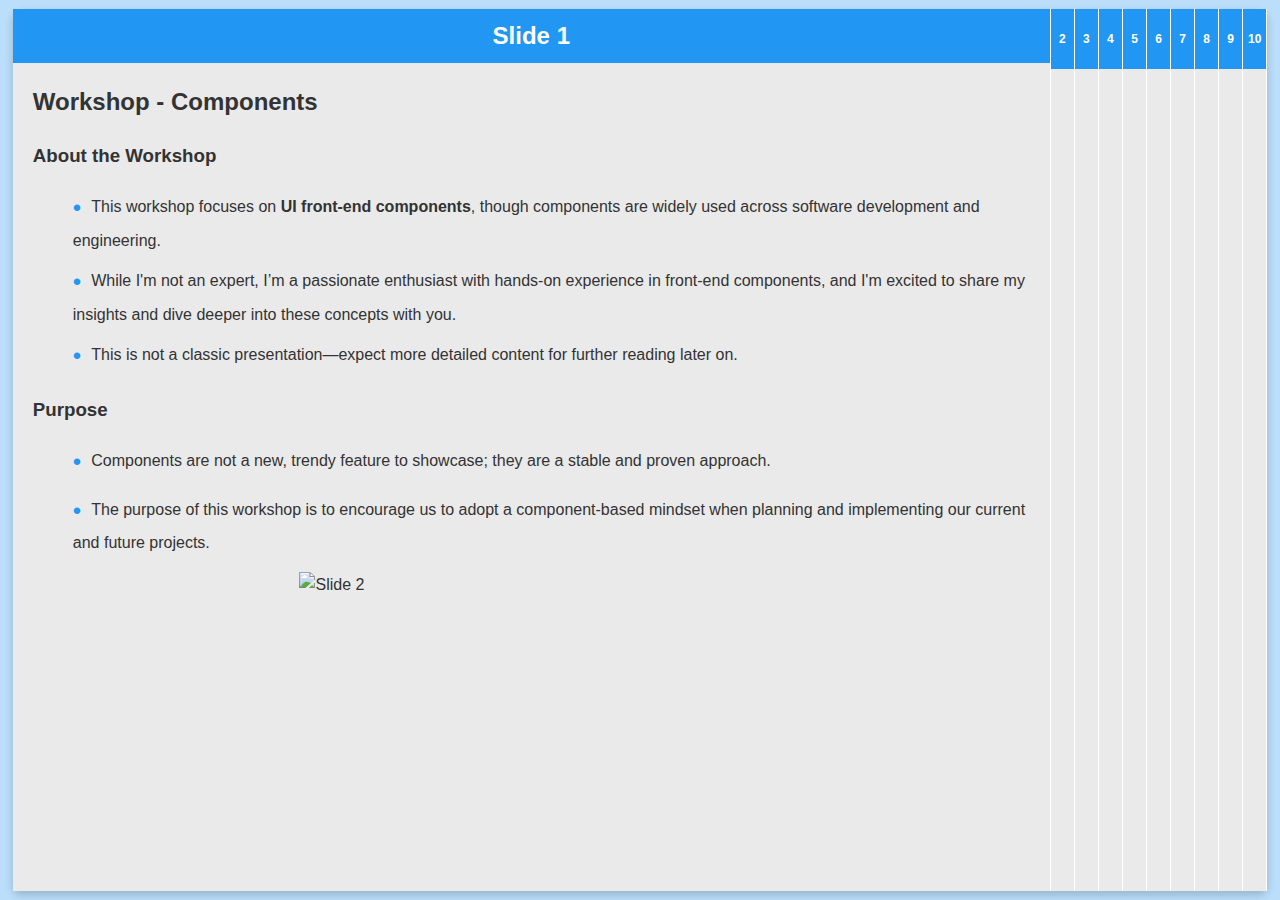
==== index.html @ 05094c83 "copy paste" ====
<!DOCTYPE html>
<html lang="en">
<head>
    <meta charset="UTF-8" />
    <meta name="viewport" content="width=device-width, initial-scale=1.0" />
    <link rel="stylesheet" href="style.css" />
    <title>Workshop</title>
</head>
<body>



<div class="accordion">
    <div class="accordion-item active">
        <div class="title-wrapper">
            <div class="title">Slide 1</div>
        </div>
        <div class="content">
            <div class="inner-wrapper">
                <h2>Workshop - Components</h2>
                <h3>About the Workshop</h3>
                <ul>
                    <li>This workshop focuses on <strong>UI front-end components</strong>, though components are widely used across software development and engineering.</li>
                    <li>While I'm not an expert, I’m a passionate enthusiast with hands-on experience in front-end components, and I'm excited to share my insights and dive deeper into these concepts with you.</li>
                    <li>This is not a classic presentation—expect more detailed content for further reading later on.</li>
                </ul>
                <h3>Purpose</h3>
                <ul>
                    <li>Components are not a new, trendy feature to showcase; they are a stable and proven approach.</li>
                    <li>The purpose of this workshop is to encourage us to adopt a component-based mindset when planning and implementing our current and future projects.</li>
                </ul>



                <div class="slider-container">
                    <div class="slider">
                        <img src="https://via.placeholder.com/800x400/FF5733/fff?text=Image+1" alt="Slide 1">
                        <img src="https://via.placeholder.com/800x400/33FF57/fff?text=Image+2" alt="Slide 2">
                        <img src="https://via.placeholder.com/800x400/3357FF/fff?text=Image+3" alt="Slide 3">
                    </div>
                </div>


            </div>
        </div>
    </div>
    <div class="accordion-item">
        <div class="title-wrapper">
            <div class="title">Slide 2</div>
        </div>
        <div class="content">
            <div class="inner-wrapper">
                <h2>Workshop Summary</h2>
                <ul>
                    <li><strong>Defining Components:</strong> What are front-end components and why is using them good </li>
                    <li><strong>Component's Widespread Use:</strong> Examples across front-end, mobile, and design systems.</li>
                    <li><strong>Focus on Drupal Front-End Components:</strong> Single Directory Components (SDCs) in Drupal.</li>
                    <li><strong>Practical Example:</strong> <em>Info card component in Premio.ch project</em></li>
                    <li><strong>Hands On:</strong> <em>Recongnizing and forming abstract components in JTI HOP</em></li>
                </ul>
            </div>
        </div>
    </div>
    <div class="accordion-item">
        <div class="title-wrapper">
            <div class="title">Slide 3</div>
        </div>
        <div class="content">
            <div class="inner-wrapper">
                <h2>Front-End Components & CBA</h2>
                <p><strong>Frontend components follow the principles of Component-Based Architecture (CBA)</strong></p>
                <p>While there’s no universally agreed definition for front-end components, they are built on the principles of CBA, which focus on modularity, reusability, and independence. The purpose is to create more efficient and scalable applications by dividing the interface into smaller, reusable parts.</p>
                <p><strong>UI front-end component definition:</strong> It is a group of one or more HTML elements, styled and enhanced with various systems or libraries to add functionality and options, making them functional, reusable parts of the user interface (UI) of a website.</p>

                <h3>Importance</h3>
                <ul>
                    <li><strong>Better Design Planning:</strong> Understanding this approach enables us to plan and design websites more effectively by identifying reusable components early on, ensuring consistency in design and functionality.</li>
                    <li><strong>Predictable Structure and Location:</strong> Components are organized predictably, making it quick and easy to locate and debug their code.</li>
                    <li><strong>Reducing Redundancy and Errors:</strong> Reusing tested components eliminates duplication of effort, accelerates development timelines, and minimizes the chance of introducing errors.</li>
                    <li><strong>Easier Maintenance:</strong> Individual components can be updated or replaced without affecting the entire system, making projects more manageable over time.</li>
                </ul>
            </div>
        </div>
    </div>
    <div class="accordion-item">
        <div class="title-wrapper">
            <div class="title">Slide 4</div>
        </div>
        <div class="content">
            <div class="inner-wrapper">
                <h2>A Closer Look at UI Front-End Components</h2>
                <h3>What would Non-UI Font-End Component be?</h3>
                <ul>
                    <li>
                        Utility functions or helpers (e.g., date formatting, API handling),
                        state management,
                        data validation or transformations,
                        event emitters or listeners.
                    </li>
                    <li>
                        Components that handle application logic, functionality, or data management, without direct visual representation.
                    </li>
                </ul>
                <h3>UI Front-end components are units that consist of multiple elements, which are designed to have their own:</h3>
                <ul>
                    <li><strong>HTML -Structure</strong>: The arrangement and layout of elements.</li>
                    <li><strong>CSS -Look</strong>: The styling that determines how the component appears (e.g., color, font, size).</li>
                    <li><strong>JavaScript (Usually) - Functionality</strong>: The behavior of the component (e.g., clicking a button or submitting a form).</li>
                    <li><strong>Flexible</strong>: Components can be styled or behave differently based on their context.</li>
                </ul>

                <h3>Props and Slots</h3>
                <p><strong>Props</strong> allow data to be passed into components from a parent, enabling the component to be dynamically configured and reusable in various scenarios. They ensure that components can adjust their behavior or appearance based on specific input values.</p>
                <p><strong>Slots</strong> provide a mechanism for injecting custom content into a component. This makes components more flexible and adaptable by allowing developers to define and use placeholders for content while preserving the overall structure and functionality of the component.</p>
            </div>
        </div>
    </div>
    <div class="accordion-item">
        <div class="title-wrapper">
            <div class="title">Slide 5</div>
        </div>
        <div class="content">
            <div class="inner-wrapper">
                <h2>Usage and Types of Components (Part 1)</h2>
                <p>Components have become essential across multiple domains in 2024, facilitating modularity and reusability. Here's where they are prominently used:</p>
                <ul>
                    <li><strong>Frontend Development:</strong> Frameworks like React, Vue, and Angular use components to build UIs. These components are self-contained with their own structure, styling, and behavior making it easy to manage and update individual parts of the interface without affecting the entire application.</li>
                    <li><strong>Mobile Development:</strong> React Native and Flutter use component-based architectures to create seamless, cross-platform applications. This allows developers to write a single codebase while maintaining the native look and feel on different operating systems like iOS and Android.</li>
                    <li><strong>Design Systems:</strong> Predefined components in systems like Material UI, Bootstrap or Tailwind UI ensure consistency in design and behavior across projects. These components also speed up development by providing ready-to-use elements that adhere to accessibility and usability standards.</li>
                    <li><strong>Backend Development:</strong> Server-rendered components and microservices follow similar modular principles.</li>
                </ul>

            </div>
        </div>
    </div>
    <div class="accordion-item">
        <div class="title-wrapper">
            <div class="title">Slide 6</div>
        </div>
        <div class="content">
            <div class="inner-wrapper">
                <h2>Usage and Types of Components (Part 2)</h2>
                <p>Beyond the frontend and backend, components are integral in other areas:</p>
                <ul>
                    <li><strong>Game Development:</strong> Unity and custom engines use components to define game logic and behaviors, ensuring flexibility and modularity.</li>
                    <li><strong>CMS Platforms:</strong> Drupal and WordPress use content blocks as reusable components for dynamic and structured content. (shouldn't be mixed up with SDC components, they are just integrated into Drupal Theme)</li>
                    <li><strong>Data Visualization:</strong> Libraries like D3.js and Chart.js rely on components for modular charts and graphs.</li>
                    <li><strong>Cloud and DevOps:</strong> Tools like Kubernetes and Terraform use modular components to define infrastructure and services.</li>
                    <li><strong>Email Development:</strong> Component-based email design ensures consistency in layout and responsiveness.</li>
                </ul>
            </div>
        </div>
    </div>

    <div class="accordion-item">
        <div class="title-wrapper">
            <div class="title">Slide 7</div>
        </div>
        <div class="content">
            <div class="inner-wrapper">
                <h2>Our Current Use Case - SDC Components in Drupal (Part 1)</h2>
                <p>In Drupal, **Single Directory Components (SDC)** are used to organize related files for components in a single directory. This method ensures better modularity and maintainability by grouping all necessary files together.</p>
                <p><strong>What are SDCs?</strong> SDCs consist of all files related to a specific component, including:</p>
                <ul>
                    <li><strong>Twig templates</strong>: The HTML structure for the component's display.</li>
                    <li><strong>CSS/SASS</strong>: The styles that define how the component looks.</li>
                    <li><strong>JavaScript</strong>: The functionality and interactivity of the component.</li>
                    <li><strong>Assets</strong>: Images, icons, or other media files related to the component.</li>
                    <li><strong>YML files</strong>: The configuration files (e.g., `component-name.yml`) that define how the component is registered and rendered in Drupal.</li>
                </ul>
                <p><strong>YML Files:</strong> The YML files are an essential part of SDCs in Drupal, as they define the settings and configuration for the component, including which Twig templates to use, the default styles, and other behavior-specific settings.</p>
                <p>This approach streamlines the management of components, making them easier to develop, update, and reuse across different sections of the site.</p>
            </div>
        </div>
    </div>

    <div class="accordion-item">
        <div class="title-wrapper">
            <div class="title">Slide 8</div>
        </div>
        <div class="content">
            <div class="inner-wrapper">
                <h2>Our Current Use Case - SDC Components in Drupal (Part 2)</h2>
                <p>**Single Directory Components (SDC)** are tightly integrated into Drupal themes, thanks to YML files that help configure and render the components dynamically. Here's how SDCs work within Drupal's theme layer:</p>
                <ul>
                    <li><strong>YML Configuration:</strong> Each SDC is defined using a **YML file** (e.g., `product-card.yml`) that specifies the component's configuration, including which Twig template file to use, which regions to display, and any specific component settings.</li>
                    <li><strong>Component Directory Structure:</strong> The component's directory holds all related files, such as Twig templates, CSS, JS, assets, and the YML file. The YML file links these resources together, ensuring proper integration.</li>
                    <li><strong>Rendering SDC Components:</strong> Drupal uses the YML file to locate the appropriate Twig template and applies any necessary logic for rendering the component based on the context.</li>
                    <li><strong>Flexibility and Reusability:</strong> With the YML file, each component can be customized based on the context, making it easy to reuse components across the site without duplicating code or resources.</li>
                </ul>
                <p>The combination of YML files and the component structure ensures that **SDCs** in Drupal are reusable, easy to manage, and can be dynamically configured to fit different contexts and requirements.</p>
            </div>
        </div>
    </div>

    <div class="accordion-item">
        <div class="title-wrapper">
            <div class="title">Slide 9</div>
        </div>
        <div class="content">
            <div class="inner-wrapper">
                <h2>Concrete Example - Info Card Component from Premio.ch</h2>
                <ul>
                    <li>Currently used in 4 functionally distinctive variants</li>
                    <li>2 visually distinctive variants</li>
                    <li>Includes a slot for customized elements</li>
                    <li>Supports various props for flexibility</li>
                </ul>
                <h3>Case of Improvement</h3>
                <ul>
                    <li><strong>Problem: </strong> The component is still not self-contained, as there are styles related to Drupal.
                    </li>

                    <li>Content Object is rendered in copmonend and it can be in future usages anyting, and component couldnt be able at least visually to for it.
                    </li>
                    <li>Urgency for improvement - <strong>Low</strong> - While it almost certanly won't hinder functional impact and scalaibilty it affect code cleaness and it gives bad impression </li>
                    <li>
                        <strong>Solution:</strong> Add an additional slot for Drupal-specific content,  CSS that is used for this slot should be in the main CSS file because its for specfic case(s).
                    </li>
                </ul>
            </div>
        </div>
    </div>
    <div class="accordion-item">
        <div class="title-wrapper">
            <div class="title">Slide 10</div>
        </div>
        <div class="content">
            <div class="inner-wrapper">  <h2>Hands On - Recongnizing and forming abstract components in JTI HOP</h2>
                <ul>
                    <li><strong>Time Limit:</strong> 11:20</li>
                    <li>Grouped exercise of looking through our JTI HOP</li>
                    <li>Defining its structure, visuals, and functionality</li>
                    <li>Try to find components that are reusable multiple times throughout the site, even if they seem different</li>
                    <li><strong>(Bonus):</strong> Find possible usage of slots and props for various behaviors and appearances</li>
                </ul>

            </div>
        </div>
    </div>
</div>






<script src="script.js"></script>
</body>
</html>
---- style.css ----
/* General setup */
body {
    margin: 0;
    font-family: Arial, sans-serif;
    display: flex;
    justify-content: center;
    align-items: center;
    height: 100vh;
    background-color: #bbdefb;
}

.accordion {
    display: flex;
    width: 98%;
    height: 98vh;
    background: #fff;
    box-shadow: 0 4px 10px rgba(0, 0, 0, 0.2);
    border-radius: 8px;
    position: relative;
}

/* Accordion item styles */
.accordion-item {
    display: flex;
    flex-direction: column;
    align-items: center;
    justify-content: flex-start;
    transition: flex 0.3s ease-in-out;
    background: #eaeaea;
    cursor: pointer;
    border-right: 1px solid #fff; /* Border between slides */
    overflow: hidden;
    width: 100%; /* Ensures each item takes equal width when collapsed */

}

/* Title Wrapper with fixed height */
.accordion-item .title-wrapper {
    width: 100%;
    height: 60px; /* Fixed height for the title wrapper */
    display: flex;
    align-items: center;
    justify-content: center;
    background: #2196f3; /* Blue background for the title wrapper */
    overflow: hidden;
}

/* Title styling */
.accordion-item .title {
    font-size: 24px;
    font-weight: bold;
    text-align: center;
    padding: 10px;
    color: white;
}

/* Content styling */
.accordion-item .content {
    font-size: 16px;
    text-align: left;
    color: #333;
    display: none; /* Hidden initially */
    flex-grow: 1;
    overflow-y: auto;
    width: 100%; /* Ensures content fits within the slide */
    opacity: 0; /* Start with opacity 0 for a fade effect */
    max-height: 0; /* Start with no height */
}

/* Show content when active with delay */
.accordion-item.active .content {
    display: block; /* Show content when active */
    opacity: 1; /* Make content fully visible */
    max-height: 1000px; /* Allow content to expand */
}

/* Inner wrapper inside content with margin */
.accordion-item .content .inner-wrapper {
    margin: 20px; /* 20px margin inside the content */
}

/* Active slide takes 80% of the container width */
.accordion-item.active {
    flex: 0.9; /* Active slide takes 80% of the container */
}

/* Inactive slides take equal space from the remaining 20% */
.accordion-item:not(.active) {
    flex: 0.02; /* Rest of the slides share the remaining 20% */
}

/* Make the collapsed slide names smaller */
.accordion-item:not(.active) .title {
    font-size: 12px; /* Smaller font size for collapsed slides */
}


/* Inner Wrapper Styling */
.accordion-item .content .inner-wrapper {
    line-height: 1.6; /* Improve line spacing for better readability */
}

/* Bullet Point Styling */
.accordion-item .content ul {
    list-style-type: disc; /* Default bullet points */
    margin-left: 20px; /* Add space before bullet points */
}

.accordion-item .content li {
    font-size: 16px; /* Adjust font size for readability */
    color: #333; /* Dark gray color for the text */
    margin-bottom: 10px; /* Space between list items */
}

/* Blue Bullet Points */
.accordion-item .content ul {
    list-style-type: none; /* Remove default bullets */
    padding-left: 20px; /* Create room for custom bullets */
}

.accordion-item .content ul li:before {
    content: '\2022'; /* Unicode for bullet */
    color: #2196f3; /* Blue color for the bullet */
    font-size: 24px; /* Size of the bullet */
    margin-right: 10px; /* Space between the bullet and text */
    vertical-align: middle; /* Align bullet with text */
}

.slider-container {
    position: relative;
    width: 800px;
    height: 400px;
    overflow: hidden;
}

.slider {
    display: flex;
    transition: transform 1s ease-in-out;
}

.slider img {
    width: 800px;
    height: 400px;
    object-fit: cover;
    opacity: 0;
    transition: opacity 1s ease-in-out;
}

.slider img.active {
    opacity: 1;
}
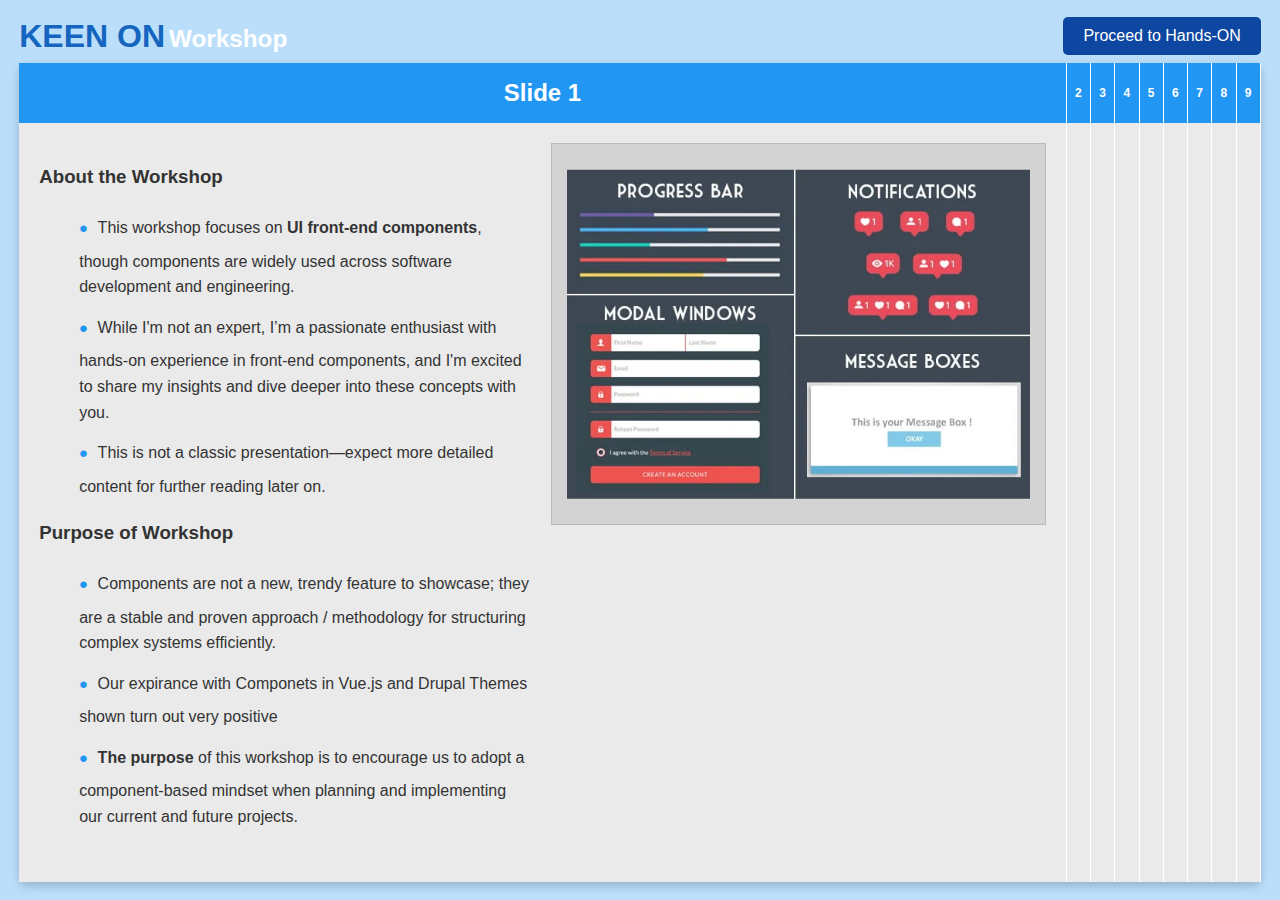
==== commit 23c60404: "add more options" ====
--- a/index.html
+++ b/index.html
@@ -8,7 +8,10 @@
 </head>
 <body>
 
-
+<header>
+    <h1>KEEN ON <span>Workshop</span></h1>
+    <button class="cta-button">Proceed to Hands-ON </button>
+</header>
 
 <div class="accordion">
     <div class="accordion-item active">
@@ -17,30 +20,30 @@
         </div>
         <div class="content">
             <div class="inner-wrapper">
-                <h2>Workshop - Components</h2>
-                <h3>About the Workshop</h3>
-                <ul>
-                    <li>This workshop focuses on <strong>UI front-end components</strong>, though components are widely used across software development and engineering.</li>
-                    <li>While I'm not an expert, I’m a passionate enthusiast with hands-on experience in front-end components, and I'm excited to share my insights and dive deeper into these concepts with you.</li>
-                    <li>This is not a classic presentation—expect more detailed content for further reading later on.</li>
-                </ul>
-                <h3>Purpose</h3>
-                <ul>
-                    <li>Components are not a new, trendy feature to showcase; they are a stable and proven approach.</li>
-                    <li>The purpose of this workshop is to encourage us to adopt a component-based mindset when planning and implementing our current and future projects.</li>
-                </ul>
-
-
-
-                <div class="slider-container">
+                <div class="content-container">
+                    <h2>Workshop - Components</h2>
+                    <h3>About the Workshop</h3>
+                    <ul>
+                        <li>This workshop focuses on <strong>UI front-end components</strong>, though components are widely used across software development and engineering.</li>
+                        <li>While I'm not an expert, I’m a passionate enthusiast with hands-on experience in front-end components, and I'm excited to share my insights and dive deeper into these concepts with you.</li>
+                        <li>This is not a classic presentation—expect more detailed content for further reading later on.</li>
+                    </ul>
+                    <h3>Purpose of Workshop</h3>
+                    <ul>
+                        <li>Components are not a new, trendy feature to showcase; they are a stable and proven approach / methodology for structuring complex systems efficiently.</li>
+                        <li>Our expirance with Componets in Vue.js and Drupal Themes shown turn out very positive </li>
+                        <li><strong>The purpose</strong> of this workshop is to encourage us to adopt a component-based mindset when planning and implementing our current and future projects.</li>
+                    </ul>
+                </div>
+
+                <div class="slider-container" id="slider1">
                     <div class="slider">
-                        <img src="https://via.placeholder.com/800x400/FF5733/fff?text=Image+1" alt="Slide 1">
-                        <img src="https://via.placeholder.com/800x400/33FF57/fff?text=Image+2" alt="Slide 2">
-                        <img src="https://via.placeholder.com/800x400/3357FF/fff?text=Image+3" alt="Slide 3">
+                        <img src="images/1.webp" class="active" alt="Slide 1">
+                        <img src="images/2.webp" alt="Slide 2">
+                        <img src="images/3.webp" alt="Slide 3">
                     </div>
                 </div>
 
-
             </div>
         </div>
     </div>
@@ -50,14 +53,16 @@
         </div>
         <div class="content">
             <div class="inner-wrapper">
-                <h2>Workshop Summary</h2>
-                <ul>
-                    <li><strong>Defining Components:</strong> What are front-end components and why is using them good </li>
-                    <li><strong>Component's Widespread Use:</strong> Examples across front-end, mobile, and design systems.</li>
-                    <li><strong>Focus on Drupal Front-End Components:</strong> Single Directory Components (SDCs) in Drupal.</li>
-                    <li><strong>Practical Example:</strong> <em>Info card component in Premio.ch project</em></li>
-                    <li><strong>Hands On:</strong> <em>Recongnizing and forming abstract components in JTI HOP</em></li>
-                </ul>
+                <div class="content-container">
+                    <h2>Workshop Summary</h2>
+                    <ul>
+                        <li><strong>Defining Components:</strong> What are front-end components and why is using them good </li>
+                        <li><strong>Component's Widespread Use:</strong> Examples across front-end, mobile, and design systems.</li>
+                        <li><strong>Focus on Drupal Front-End Components:</strong> Single Directory Components (SDCs) in Drupal.</li>
+                        <li><strong>Practical Example:</strong> In-detail review of <em>Info card component in Premio.ch project</em></li>
+                        <li><strong>Hands On:</strong> <em>Recognizing and forming abstract components in JTI HOP</em></li>
+                    </ul>
+                </div>
             </div>
         </div>
     </div>
@@ -67,18 +72,20 @@
         </div>
         <div class="content">
             <div class="inner-wrapper">
-                <h2>Front-End Components & CBA</h2>
-                <p><strong>Frontend components follow the principles of Component-Based Architecture (CBA)</strong></p>
-                <p>While there’s no universally agreed definition for front-end components, they are built on the principles of CBA, which focus on modularity, reusability, and independence. The purpose is to create more efficient and scalable applications by dividing the interface into smaller, reusable parts.</p>
-                <p><strong>UI front-end component definition:</strong> It is a group of one or more HTML elements, styled and enhanced with various systems or libraries to add functionality and options, making them functional, reusable parts of the user interface (UI) of a website.</p>
-
-                <h3>Importance</h3>
-                <ul>
-                    <li><strong>Better Design Planning:</strong> Understanding this approach enables us to plan and design websites more effectively by identifying reusable components early on, ensuring consistency in design and functionality.</li>
-                    <li><strong>Predictable Structure and Location:</strong> Components are organized predictably, making it quick and easy to locate and debug their code.</li>
-                    <li><strong>Reducing Redundancy and Errors:</strong> Reusing tested components eliminates duplication of effort, accelerates development timelines, and minimizes the chance of introducing errors.</li>
-                    <li><strong>Easier Maintenance:</strong> Individual components can be updated or replaced without affecting the entire system, making projects more manageable over time.</li>
-                </ul>
+                <div class="content-container">
+                    <h2>Front-End Components & CBA</h2>
+                    <p><strong>Frontend components follow the principles of Component-Based Architecture (CBA)</strong></p>
+                    <p>While there’s no universally agreed definition for front-end components, they are built on the principles of CBA, which focus on modularity, reusability, and independence. The purpose is to create more efficient and scalable applications by dividing the interface into smaller, reusable parts.</p>
+                    <p><strong>UI front-end component definition:</strong> It is a group of one or more HTML elements, styled and enhanced with various systems or libraries to add functionality and options, making them functional, reusable parts of the user interface (UI) of a website.</p>
+
+                    <h3>Importance</h3>
+                    <ul>
+                        <li><strong>Better Design Planning:</strong> Understanding this approach enables us to plan and design websites more effectively by identifying reusable components early on, ensuring consistency in design and functionality.</li>
+                        <li><strong>Predictable Structure and Location:</strong> Components are organized predictably, making it quick and easy to locate and debug their code.</li>
+                        <li><strong>Reducing Redundancy and Errors:</strong> Reusing tested components eliminates duplication of effort, accelerates development timelines, and minimizes the chance of introducing errors.</li>
+                        <li><strong>Easier Maintenance:</strong> Individual components can be updated or replaced without affecting the entire system, making projects more manageable over time.</li>
+                    </ul>
+                </div>
             </div>
         </div>
     </div>
@@ -88,30 +95,31 @@
         </div>
         <div class="content">
             <div class="inner-wrapper">
-                <h2>A Closer Look at UI Front-End Components</h2>
-                <h3>What would Non-UI Font-End Component be?</h3>
-                <ul>
-                    <li>
-                        Utility functions or helpers (e.g., date formatting, API handling),
-                        state management,
-                        data validation or transformations,
-                        event emitters or listeners.
-                    </li>
-                    <li>
-                        Components that handle application logic, functionality, or data management, without direct visual representation.
-                    </li>
-                </ul>
-                <h3>UI Front-end components are units that consist of multiple elements, which are designed to have their own:</h3>
-                <ul>
-                    <li><strong>HTML -Structure</strong>: The arrangement and layout of elements.</li>
-                    <li><strong>CSS -Look</strong>: The styling that determines how the component appears (e.g., color, font, size).</li>
-                    <li><strong>JavaScript (Usually) - Functionality</strong>: The behavior of the component (e.g., clicking a button or submitting a form).</li>
-                    <li><strong>Flexible</strong>: Components can be styled or behave differently based on their context.</li>
-                </ul>
-
-                <h3>Props and Slots</h3>
-                <p><strong>Props</strong> allow data to be passed into components from a parent, enabling the component to be dynamically configured and reusable in various scenarios. They ensure that components can adjust their behavior or appearance based on specific input values.</p>
-                <p><strong>Slots</strong> provide a mechanism for injecting custom content into a component. This makes components more flexible and adaptable by allowing developers to define and use placeholders for content while preserving the overall structure and functionality of the component.</p>
+                <div class="content-container">
+                    <h2>A Closer Look at UI Front-End Components</h2>
+                    <h3>What would Non-UI Font-End Component be?</h3>
+                    <ul>
+                        <li>
+                            Utility functions or helpers (e.g., date formatting, API handling),
+                            state management,
+                            data validation or transformations,
+                            event emitters or listeners.
+                        </li>
+                        <li>
+                            Components that handle application logic, functionality, or data management, without direct visual representation.
+                        </li>
+                    </ul>
+                    <h3>UI Front-end components are units that consist of multiple elements, which are designed to have their own:</h3>
+                    <ul>
+                        <li><strong>HTML -Structure</strong>: The arrangement and layout of elements.</li>
+                        <li><strong>CSS -Look</strong>: The styling that determines how the component appears (e.g., color, font, size).</li>
+                        <li><strong>JavaScript (Usually) - Functionality</strong>: The behavior of the component (e.g., clicking a button or submitting a form).</li>
+                        <li><strong>Flexible</strong>: Components can be styled or behave differently based on their context.</li>
+                    </ul>
+                    <h3>Props and Slots</h3>
+                    <p><strong>Props</strong> allow data to be passed into components from a parent, enabling the component to be dynamically configured and reusable in various scenarios. They ensure that components can adjust their behavior or appearance based on specific input values.</p>
+                    <p><strong>Slots</strong> provide a mechanism for injecting custom content into a component. This makes components more flexible and adaptable by allowing developers to define and use placeholders for content while preserving the overall structure and functionality of the component.</p>
+                </div>
             </div>
         </div>
     </div>
@@ -121,16 +129,25 @@
         </div>
         <div class="content">
             <div class="inner-wrapper">
-                <h2>Usage and Types of Components (Part 1)</h2>
-                <p>Components have become essential across multiple domains in 2024, facilitating modularity and reusability. Here's where they are prominently used:</p>
-                <ul>
-                    <li><strong>Frontend Development:</strong> Frameworks like React, Vue, and Angular use components to build UIs. These components are self-contained with their own structure, styling, and behavior making it easy to manage and update individual parts of the interface without affecting the entire application.</li>
-                    <li><strong>Mobile Development:</strong> React Native and Flutter use component-based architectures to create seamless, cross-platform applications. This allows developers to write a single codebase while maintaining the native look and feel on different operating systems like iOS and Android.</li>
-                    <li><strong>Design Systems:</strong> Predefined components in systems like Material UI, Bootstrap or Tailwind UI ensure consistency in design and behavior across projects. These components also speed up development by providing ready-to-use elements that adhere to accessibility and usability standards.</li>
-                    <li><strong>Backend Development:</strong> Server-rendered components and microservices follow similar modular principles.</li>
-                </ul>
-
-            </div>
+                <div class="content-container">
+                    <h2>Usage and Types of Components (Part 1)</h2>
+                    <p>Components have become essential across multiple domains in 2024, facilitating modularity and reusability. Here's where they are prominently used:</p>
+                    <ul>
+                        <li><strong>Frontend Development:</strong> Frameworks like React, Vue, and Angular use components to build UIs. These components are self-contained with their own structure, styling, and behavior making it easy to manage and update individual parts of the interface without affecting the entire application.</li>
+                        <li><strong>Mobile Development:</strong> React Native and Flutter use component-based architectures to create seamless, cross-platform applications. This allows developers to write a single codebase while maintaining the native look and feel on different operating systems like iOS and Android.</li>
+                        <li><strong>Design Systems:</strong> Predefined components in systems like Material UI, Bootstrap or Tailwind UI ensure consistency in design and behavior across projects. These components also speed up development by providing ready-to-use elements that adhere to accessibility and usability standards.</li>
+                        <li><strong>Backend Development:</strong> Server-rendered components and microservices follow similar modular principles.</li>
+                    </ul>
+                </div>
+                <div class="slider-container" id="slider2">
+                    <div class="slider">
+                        <img src="images/1.webp" class="active" alt="Slide 1">
+                        <img src="images/2.webp" alt="Slide 2">
+                        <img src="images/3.webp" alt="Slide 3">
+                    </div>
+                </div>
+            </div>
+
         </div>
     </div>
     <div class="accordion-item">
@@ -139,15 +156,24 @@
         </div>
         <div class="content">
             <div class="inner-wrapper">
-                <h2>Usage and Types of Components (Part 2)</h2>
-                <p>Beyond the frontend and backend, components are integral in other areas:</p>
-                <ul>
-                    <li><strong>Game Development:</strong> Unity and custom engines use components to define game logic and behaviors, ensuring flexibility and modularity.</li>
-                    <li><strong>CMS Platforms:</strong> Drupal and WordPress use content blocks as reusable components for dynamic and structured content. (shouldn't be mixed up with SDC components, they are just integrated into Drupal Theme)</li>
-                    <li><strong>Data Visualization:</strong> Libraries like D3.js and Chart.js rely on components for modular charts and graphs.</li>
-                    <li><strong>Cloud and DevOps:</strong> Tools like Kubernetes and Terraform use modular components to define infrastructure and services.</li>
-                    <li><strong>Email Development:</strong> Component-based email design ensures consistency in layout and responsiveness.</li>
-                </ul>
+                <div class="content-container">
+                    <h2>Usage and Types of Components (Part 2)</h2>
+                    <p>Beyond the frontend and backend, components are integral in other areas:</p>
+                    <ul>
+                        <li><strong>Game Development:</strong> Unity and custom engines use components to define game logic and behaviors, ensuring flexibility and modularity.</li>
+                        <li><strong>CMS Platforms:</strong> Drupal and WordPress use content blocks as reusable components for dynamic and structured content. (shouldn't be mixed up with SDC components, they are just integrated into Drupal Theme)</li>
+                        <li><strong>Data Visualization:</strong> Libraries like D3.js and Chart.js rely on components for modular charts and graphs.</li>
+                        <li><strong>Cloud and DevOps:</strong> Tools like Kubernetes and Terraform use modular components to define infrastructure and services.</li>
+                        <li><strong>Email Development:</strong> Component-based email design ensures consistency in layout and responsiveness.</li>
+                    </ul>
+                </div>
+                <div class="slider-container" id="slider3">
+                    <div class="slider">
+                        <img src="images/1.webp" class="active" alt="Slide 1">
+                        <img src="images/2.webp" alt="Slide 2">
+                        <img src="images/3.webp" alt="Slide 3">
+                    </div>
+                </div>
             </div>
         </div>
     </div>
@@ -158,18 +184,30 @@
         </div>
         <div class="content">
             <div class="inner-wrapper">
-                <h2>Our Current Use Case - SDC Components in Drupal (Part 1)</h2>
-                <p>In Drupal, **Single Directory Components (SDC)** are used to organize related files for components in a single directory. This method ensures better modularity and maintainability by grouping all necessary files together.</p>
-                <p><strong>What are SDCs?</strong> SDCs consist of all files related to a specific component, including:</p>
-                <ul>
-                    <li><strong>Twig templates</strong>: The HTML structure for the component's display.</li>
-                    <li><strong>CSS/SASS</strong>: The styles that define how the component looks.</li>
-                    <li><strong>JavaScript</strong>: The functionality and interactivity of the component.</li>
-                    <li><strong>Assets</strong>: Images, icons, or other media files related to the component.</li>
-                    <li><strong>YML files</strong>: The configuration files (e.g., `component-name.yml`) that define how the component is registered and rendered in Drupal.</li>
-                </ul>
-                <p><strong>YML Files:</strong> The YML files are an essential part of SDCs in Drupal, as they define the settings and configuration for the component, including which Twig templates to use, the default styles, and other behavior-specific settings.</p>
-                <p>This approach streamlines the management of components, making them easier to develop, update, and reuse across different sections of the site.</p>
+                <div class="content-container">
+                    <h2>Our Current Use Case - SDC Components in Drupal (Part 1)</h2>
+                    <p>In Drupal, **Single Directory Components (SDC)** are used to organize related files for components in a single directory. This method ensures better modularity and maintainability by grouping all necessary files together.</p>
+                    <p><strong>What are SDCs?</strong> SDCs consist of all files related to a specific component, including:</p>
+                    <ul>
+                        <li><strong>Twig templates</strong>: The HTML structure for the component's display.</li>
+                        <li><strong>CSS/SASS</strong>: The styles that define how the component looks.</li>
+                        <li><strong>JavaScript</strong>: The functionality and interactivity of the component.</li>
+                        <li><strong>Assets</strong>: Images, icons, or other media files related to the component.</li>
+                        <li><strong>YML files</strong>: The configuration files (e.g., `component-name.yml`) that define how the component is registered and rendered in Drupal.</li>
+                    </ul>
+                    <p><strong>YML Files:</strong> The YML files are an essential part of SDCs in Drupal, as they define the settings and configuration for the component, including which Twig templates to use, the default styles, and other behavior-specific settings.</p>
+                    <p>This approach streamlines the management of components, making them easier to develop, update, and reuse across different sections of the site.</p>
+
+                    <h2>Our Current Use Case - SDC Components in Drupal (Part 2)</h2>
+                    <p>**Single Directory Components (SDC)** are tightly integrated into Drupal themes, thanks to YML files that help configure and render the components dynamically. Here's how SDCs work within Drupal's theme layer:</p>
+                    <ul>
+                        <li><strong>YML Configuration:</strong> Each SDC is defined using a **YML file** (e.g., `product-card.yml`) that specifies the component's configuration, including which Twig template file to use, which regions to display, and any specific component settings.</li>
+                        <li><strong>Component Directory Structure:</strong> The component's directory holds all related files, such as Twig templates, CSS, JS, assets, and the YML file. The YML file links these resources together, ensuring proper integration.</li>
+                        <li><strong>Rendering SDC Components:</strong> Drupal uses the YML file to locate the appropriate Twig template and applies any necessary logic for rendering the component based on the context.</li>
+                        <li><strong>Flexibility and Reusability:</strong> With the YML file, each component can be customized based on the context, making it easy to reuse components across the site without duplicating code or resources.</li>
+                    </ul>
+                    <p>The combination of YML files and the component structure ensures that **SDCs** in Drupal are reusable, easy to manage, and can be dynamically configured to fit different contexts and requirements.</p>
+                </div>
             </div>
         </div>
     </div>
@@ -180,61 +218,46 @@
         </div>
         <div class="content">
             <div class="inner-wrapper">
-                <h2>Our Current Use Case - SDC Components in Drupal (Part 2)</h2>
-                <p>**Single Directory Components (SDC)** are tightly integrated into Drupal themes, thanks to YML files that help configure and render the components dynamically. Here's how SDCs work within Drupal's theme layer:</p>
-                <ul>
-                    <li><strong>YML Configuration:</strong> Each SDC is defined using a **YML file** (e.g., `product-card.yml`) that specifies the component's configuration, including which Twig template file to use, which regions to display, and any specific component settings.</li>
-                    <li><strong>Component Directory Structure:</strong> The component's directory holds all related files, such as Twig templates, CSS, JS, assets, and the YML file. The YML file links these resources together, ensuring proper integration.</li>
-                    <li><strong>Rendering SDC Components:</strong> Drupal uses the YML file to locate the appropriate Twig template and applies any necessary logic for rendering the component based on the context.</li>
-                    <li><strong>Flexibility and Reusability:</strong> With the YML file, each component can be customized based on the context, making it easy to reuse components across the site without duplicating code or resources.</li>
-                </ul>
-                <p>The combination of YML files and the component structure ensures that **SDCs** in Drupal are reusable, easy to manage, and can be dynamically configured to fit different contexts and requirements.</p>
-            </div>
-        </div>
-    </div>
-
+                <div class="content-container">
+                    <h2>Concrete Example - Info Card Component from Premio.ch</h2>
+                    <ul>
+                        <li>Currently used in 4 functionally distinctive variants</li>
+                        <li>2 visually distinctive variants</li>
+                        <li>Includes a slot for customized elements</li>
+                        <li>Supports various props for flexibility</li>
+                    </ul>
+                    <h3>Case of Improvement</h3>
+                    <ul>
+                        <li><strong>Problem: </strong> The component is still not self-contained, as there are styles related to Drupal.
+                        </li>
+
+                        <li>Content Object is rendered in copmonend and it can be in future usages anyting, and component couldnt be able at least visually to for it.
+                        </li>
+                        <li>Urgency for improvement - <strong>Low</strong> - While it almost certanly won't hinder functional impact and scalaibilty it affect code cleaness and it gives bad impression </li>
+                        <li>
+                            <strong>Solution:</strong> Add an additional slot for Drupal-specific content,  CSS that is used for this slot should be in the main CSS file because its for specfic case(s).
+                        </li>
+                    </ul>
+                </div>
+            </div>
+        </div>
+    </div>
     <div class="accordion-item">
         <div class="title-wrapper">
             <div class="title">Slide 9</div>
         </div>
         <div class="content">
             <div class="inner-wrapper">
-                <h2>Concrete Example - Info Card Component from Premio.ch</h2>
-                <ul>
-                    <li>Currently used in 4 functionally distinctive variants</li>
-                    <li>2 visually distinctive variants</li>
-                    <li>Includes a slot for customized elements</li>
-                    <li>Supports various props for flexibility</li>
-                </ul>
-                <h3>Case of Improvement</h3>
-                <ul>
-                    <li><strong>Problem: </strong> The component is still not self-contained, as there are styles related to Drupal.
-                    </li>
-
-                    <li>Content Object is rendered in copmonend and it can be in future usages anyting, and component couldnt be able at least visually to for it.
-                    </li>
-                    <li>Urgency for improvement - <strong>Low</strong> - While it almost certanly won't hinder functional impact and scalaibilty it affect code cleaness and it gives bad impression </li>
-                    <li>
-                        <strong>Solution:</strong> Add an additional slot for Drupal-specific content,  CSS that is used for this slot should be in the main CSS file because its for specfic case(s).
-                    </li>
-                </ul>
-            </div>
-        </div>
-    </div>
-    <div class="accordion-item">
-        <div class="title-wrapper">
-            <div class="title">Slide 10</div>
-        </div>
-        <div class="content">
-            <div class="inner-wrapper">  <h2>Hands On - Recongnizing and forming abstract components in JTI HOP</h2>
-                <ul>
-                    <li><strong>Time Limit:</strong> 11:20</li>
-                    <li>Grouped exercise of looking through our JTI HOP</li>
-                    <li>Defining its structure, visuals, and functionality</li>
-                    <li>Try to find components that are reusable multiple times throughout the site, even if they seem different</li>
-                    <li><strong>(Bonus):</strong> Find possible usage of slots and props for various behaviors and appearances</li>
-                </ul>
-
+                <div class="content-container">
+                    <h2>Hands On - Recongnizing and forming abstract components in JTI HOP</h2>
+                    <ul>
+                        <li><strong>Time Limit:</strong> 11:20</li>
+                        <li>Grouped exercise of looking through our JTI HOP</li>
+                        <li>Defining its structure, visuals, and functionality</li>
+                        <li>Try to find components that are reusable multiple times throughout the site, even if they seem different</li>
+                        <li><strong>(Bonus):</strong> Find possible usage of slots and props for various behaviors and appearances</li>
+                    </ul>
+                </div>
             </div>
         </div>
     </div>
--- a/style.css
+++ b/style.css
@@ -3,16 +3,60 @@
     margin: 0;
     font-family: Arial, sans-serif;
     display: flex;
+    flex-direction: column;
     justify-content: center;
     align-items: center;
     height: 100vh;
     background-color: #bbdefb;
 }
 
+header {
+    display: flex;
+    justify-content: space-between; /* Space between h1 and button */
+    align-items: center; /* Vertically center the items */
+    height: 4vh;
+    margin-bottom: 1vh;
+    width: 97%;
+}
+
+h1 {
+    padding: 0;
+    margin: 0;
+    color: #1565c0; /* Dark blue color */
+    font-size: 2rem;
+}
+
+h1 span {
+    color: white;
+    font-size: 76%;
+    margin-left: 5px;
+    transition: margin-left 1s ease-in-out;
+}
+
+.cta-button {
+    padding: 10px 20px;
+    font-size: 1rem;
+    background-color: #0d47a1; /* Navy Blue (complementary color) */
+    color: white;
+    border: none;
+    border-radius: 5px;
+    cursor: pointer;
+    transition: background-color 0.3s ease;
+}
+
+/* Button hover effect */
+.cta-button:hover {
+    background-color: #1565c0; /* Dark blue on hover */
+}
+
+.cta-button:focus {
+    outline: none;
+}
+
 .accordion {
     display: flex;
-    width: 98%;
-    height: 98vh;
+    width: 97%;
+    height: 91vh;
     background: #fff;
     box-shadow: 0 4px 10px rgba(0, 0, 0, 0.2);
     border-radius: 8px;
@@ -39,6 +83,7 @@
     width: 100%;
     height: 60px; /* Fixed height for the title wrapper */
     display: flex;
+    flex-shrink: 0; /* Prevents the title-wrapper from shrinking */
     align-items: center;
     justify-content: center;
     background: #2196f3; /* Blue background for the title wrapper */
@@ -52,7 +97,10 @@
     text-align: center;
     padding: 10px;
     color: white;
-}
+    transition: opacity 0.5s ease-in-out; /* Smooth fade effect */
+    opacity: 1;
+}
+
 
 /* Content styling */
 .accordion-item .content {
@@ -63,23 +111,45 @@
     flex-grow: 1;
     overflow-y: auto;
     width: 100%; /* Ensures content fits within the slide */
-    opacity: 0; /* Start with opacity 0 for a fade effect */
+    visibility: hidden;
+    transition: opacity 1s ease-in-out, visibility 0s 1s; /* Transition for opacity and visibility */
     max-height: 0; /* Start with no height */
+}
+
+.accordion-item h2 {
+    display: none; /* Hide h2 elements */
 }
 
 /* Show content when active with delay */
 .accordion-item.active .content {
     display: block; /* Show content when active */
-    opacity: 1; /* Make content fully visible */
+    visibility: visible;
     max-height: 1000px; /* Allow content to expand */
+    transition-delay: 1s; /* Delay the appearance */
 }
 
 /* Inner wrapper inside content with margin */
 .accordion-item .content .inner-wrapper {
     margin: 20px; /* 20px margin inside the content */
-}
-
-/* Active slide takes 80% of the container width */
+    display: flex;
+    justify-content: space-between;
+}
+
+.accordion-item .content .inner-wrapper .content-container {
+    width: 49%;
+}
+
+.accordion-item .content .inner-wrapper .content-container:not(:has(~ *)) {
+    width: 100%;
+}
+
+.accordion-item .content .inner-wrapper .slider-container {
+    padding: 15px;
+    background: #d3d3d3;
+    width: 46%;
+    border:1px solid #bbbbbb;
+}
+    /* Active slide takes 80% of the container width */
 .accordion-item.active {
     flex: 0.9; /* Active slide takes 80% of the container */
 }
@@ -127,25 +197,24 @@
 }
 
 .slider-container {
+    width: 100%; /* Full width */
+    height: 350px; /* Fixed height */
     position: relative;
-    width: 800px;
-    height: 400px;
     overflow: hidden;
 }
 
-.slider {
-    display: flex;
-    transition: transform 1s ease-in-out;
-}
-
 .slider img {
-    width: 800px;
-    height: 400px;
-    object-fit: cover;
-    opacity: 0;
-    transition: opacity 1s ease-in-out;
+    position: absolute;
+    width: calc(100% - 30px);
+    max-height: calc(100% - 30px);
+    object-fit: cover; /* Maintain aspect ratio */
+    opacity: 0; /* Hidden by default */
+    transition: opacity 1s ease-in-out; /* Smooth fade effect */
+    bottom: 50%;
+    translate: 0 50%;
 }
 
 .slider img.active {
-    opacity: 1;
+    opacity: 1; /* Show the active image */
+    z-index: 1; /* Ensure the active image is on top */
 }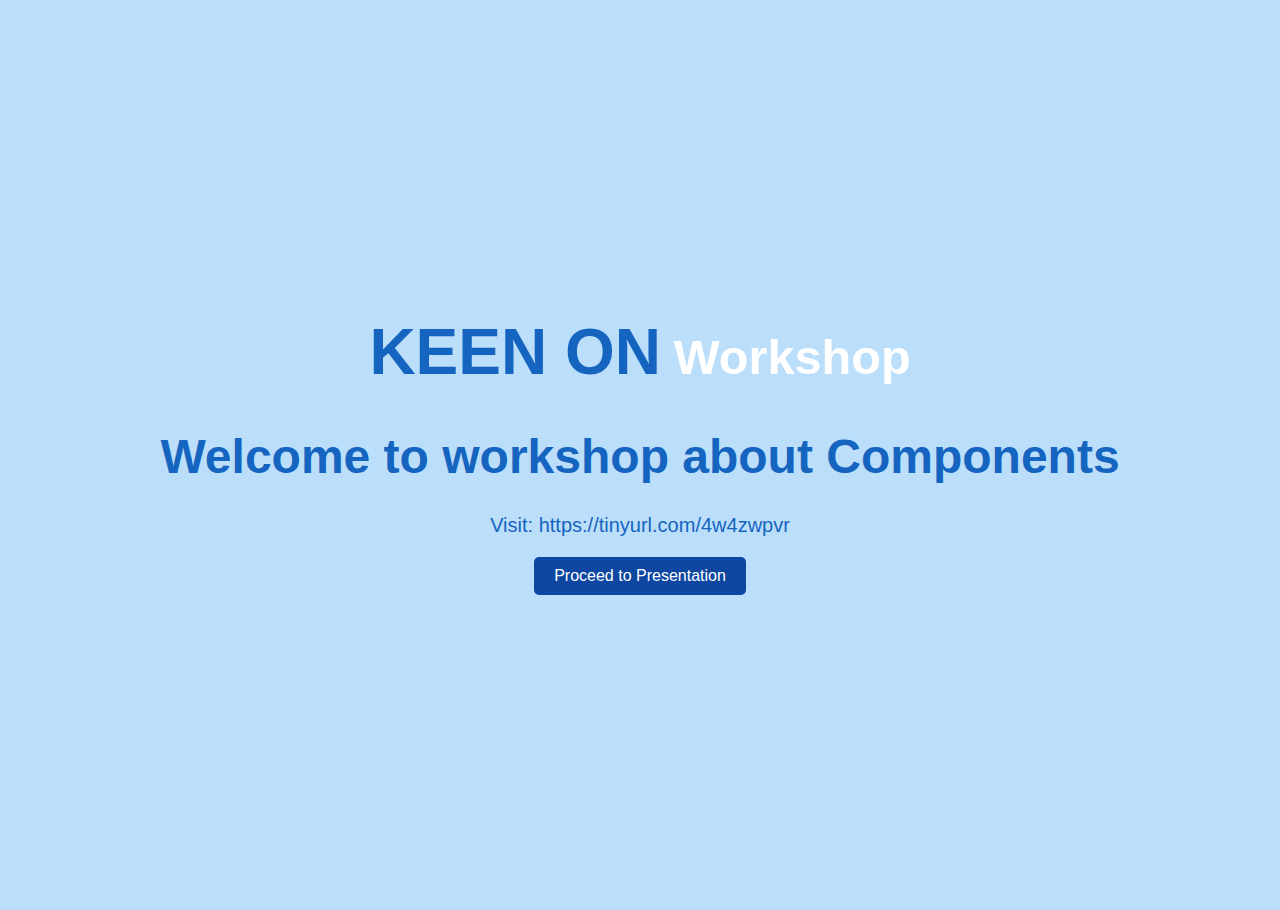
==== commit ac692d8e: "add more options, and comments" ====
--- a/index.html
+++ b/index.html
@@ -6,267 +6,13 @@
     <link rel="stylesheet" href="style.css" />
     <title>Workshop</title>
 </head>
-<body>
-
-<header>
+<body class="intro">
+<header class="intro">
     <h1>KEEN ON <span>Workshop</span></h1>
-    <button class="cta-button">Proceed to Hands-ON </button>
+    <h2>Welcome to workshop about Components</h2>
+    <p>Visit: https://tinyurl.com/4w4zwpvr</p>
+  <a class="cta-button" href="workshop.html">Proceed to Presentation</a>
 </header>
-
-<div class="accordion">
-    <div class="accordion-item active">
-        <div class="title-wrapper">
-            <div class="title">Slide 1</div>
-        </div>
-        <div class="content">
-            <div class="inner-wrapper">
-                <div class="content-container">
-                    <h2>Workshop - Components</h2>
-                    <h3>About the Workshop</h3>
-                    <ul>
-                        <li>This workshop focuses on <strong>UI front-end components</strong>, though components are widely used across software development and engineering.</li>
-                        <li>While I'm not an expert, I’m a passionate enthusiast with hands-on experience in front-end components, and I'm excited to share my insights and dive deeper into these concepts with you.</li>
-                        <li>This is not a classic presentation—expect more detailed content for further reading later on.</li>
-                    </ul>
-                    <h3>Purpose of Workshop</h3>
-                    <ul>
-                        <li>Components are not a new, trendy feature to showcase; they are a stable and proven approach / methodology for structuring complex systems efficiently.</li>
-                        <li>Our expirance with Componets in Vue.js and Drupal Themes shown turn out very positive </li>
-                        <li><strong>The purpose</strong> of this workshop is to encourage us to adopt a component-based mindset when planning and implementing our current and future projects.</li>
-                    </ul>
-                </div>
-
-                <div class="slider-container" id="slider1">
-                    <div class="slider">
-                        <img src="images/1.webp" class="active" alt="Slide 1">
-                        <img src="images/2.webp" alt="Slide 2">
-                        <img src="images/3.webp" alt="Slide 3">
-                    </div>
-                </div>
-
-            </div>
-        </div>
-    </div>
-    <div class="accordion-item">
-        <div class="title-wrapper">
-            <div class="title">Slide 2</div>
-        </div>
-        <div class="content">
-            <div class="inner-wrapper">
-                <div class="content-container">
-                    <h2>Workshop Summary</h2>
-                    <ul>
-                        <li><strong>Defining Components:</strong> What are front-end components and why is using them good </li>
-                        <li><strong>Component's Widespread Use:</strong> Examples across front-end, mobile, and design systems.</li>
-                        <li><strong>Focus on Drupal Front-End Components:</strong> Single Directory Components (SDCs) in Drupal.</li>
-                        <li><strong>Practical Example:</strong> In-detail review of <em>Info card component in Premio.ch project</em></li>
-                        <li><strong>Hands On:</strong> <em>Recognizing and forming abstract components in JTI HOP</em></li>
-                    </ul>
-                </div>
-            </div>
-        </div>
-    </div>
-    <div class="accordion-item">
-        <div class="title-wrapper">
-            <div class="title">Slide 3</div>
-        </div>
-        <div class="content">
-            <div class="inner-wrapper">
-                <div class="content-container">
-                    <h2>Front-End Components & CBA</h2>
-                    <p><strong>Frontend components follow the principles of Component-Based Architecture (CBA)</strong></p>
-                    <p>While there’s no universally agreed definition for front-end components, they are built on the principles of CBA, which focus on modularity, reusability, and independence. The purpose is to create more efficient and scalable applications by dividing the interface into smaller, reusable parts.</p>
-                    <p><strong>UI front-end component definition:</strong> It is a group of one or more HTML elements, styled and enhanced with various systems or libraries to add functionality and options, making them functional, reusable parts of the user interface (UI) of a website.</p>
-
-                    <h3>Importance</h3>
-                    <ul>
-                        <li><strong>Better Design Planning:</strong> Understanding this approach enables us to plan and design websites more effectively by identifying reusable components early on, ensuring consistency in design and functionality.</li>
-                        <li><strong>Predictable Structure and Location:</strong> Components are organized predictably, making it quick and easy to locate and debug their code.</li>
-                        <li><strong>Reducing Redundancy and Errors:</strong> Reusing tested components eliminates duplication of effort, accelerates development timelines, and minimizes the chance of introducing errors.</li>
-                        <li><strong>Easier Maintenance:</strong> Individual components can be updated or replaced without affecting the entire system, making projects more manageable over time.</li>
-                    </ul>
-                </div>
-            </div>
-        </div>
-    </div>
-    <div class="accordion-item">
-        <div class="title-wrapper">
-            <div class="title">Slide 4</div>
-        </div>
-        <div class="content">
-            <div class="inner-wrapper">
-                <div class="content-container">
-                    <h2>A Closer Look at UI Front-End Components</h2>
-                    <h3>What would Non-UI Font-End Component be?</h3>
-                    <ul>
-                        <li>
-                            Utility functions or helpers (e.g., date formatting, API handling),
-                            state management,
-                            data validation or transformations,
-                            event emitters or listeners.
-                        </li>
-                        <li>
-                            Components that handle application logic, functionality, or data management, without direct visual representation.
-                        </li>
-                    </ul>
-                    <h3>UI Front-end components are units that consist of multiple elements, which are designed to have their own:</h3>
-                    <ul>
-                        <li><strong>HTML -Structure</strong>: The arrangement and layout of elements.</li>
-                        <li><strong>CSS -Look</strong>: The styling that determines how the component appears (e.g., color, font, size).</li>
-                        <li><strong>JavaScript (Usually) - Functionality</strong>: The behavior of the component (e.g., clicking a button or submitting a form).</li>
-                        <li><strong>Flexible</strong>: Components can be styled or behave differently based on their context.</li>
-                    </ul>
-                    <h3>Props and Slots</h3>
-                    <p><strong>Props</strong> allow data to be passed into components from a parent, enabling the component to be dynamically configured and reusable in various scenarios. They ensure that components can adjust their behavior or appearance based on specific input values.</p>
-                    <p><strong>Slots</strong> provide a mechanism for injecting custom content into a component. This makes components more flexible and adaptable by allowing developers to define and use placeholders for content while preserving the overall structure and functionality of the component.</p>
-                </div>
-            </div>
-        </div>
-    </div>
-    <div class="accordion-item">
-        <div class="title-wrapper">
-            <div class="title">Slide 5</div>
-        </div>
-        <div class="content">
-            <div class="inner-wrapper">
-                <div class="content-container">
-                    <h2>Usage and Types of Components (Part 1)</h2>
-                    <p>Components have become essential across multiple domains in 2024, facilitating modularity and reusability. Here's where they are prominently used:</p>
-                    <ul>
-                        <li><strong>Frontend Development:</strong> Frameworks like React, Vue, and Angular use components to build UIs. These components are self-contained with their own structure, styling, and behavior making it easy to manage and update individual parts of the interface without affecting the entire application.</li>
-                        <li><strong>Mobile Development:</strong> React Native and Flutter use component-based architectures to create seamless, cross-platform applications. This allows developers to write a single codebase while maintaining the native look and feel on different operating systems like iOS and Android.</li>
-                        <li><strong>Design Systems:</strong> Predefined components in systems like Material UI, Bootstrap or Tailwind UI ensure consistency in design and behavior across projects. These components also speed up development by providing ready-to-use elements that adhere to accessibility and usability standards.</li>
-                        <li><strong>Backend Development:</strong> Server-rendered components and microservices follow similar modular principles.</li>
-                    </ul>
-                </div>
-                <div class="slider-container" id="slider2">
-                    <div class="slider">
-                        <img src="images/1.webp" class="active" alt="Slide 1">
-                        <img src="images/2.webp" alt="Slide 2">
-                        <img src="images/3.webp" alt="Slide 3">
-                    </div>
-                </div>
-            </div>
-
-        </div>
-    </div>
-    <div class="accordion-item">
-        <div class="title-wrapper">
-            <div class="title">Slide 6</div>
-        </div>
-        <div class="content">
-            <div class="inner-wrapper">
-                <div class="content-container">
-                    <h2>Usage and Types of Components (Part 2)</h2>
-                    <p>Beyond the frontend and backend, components are integral in other areas:</p>
-                    <ul>
-                        <li><strong>Game Development:</strong> Unity and custom engines use components to define game logic and behaviors, ensuring flexibility and modularity.</li>
-                        <li><strong>CMS Platforms:</strong> Drupal and WordPress use content blocks as reusable components for dynamic and structured content. (shouldn't be mixed up with SDC components, they are just integrated into Drupal Theme)</li>
-                        <li><strong>Data Visualization:</strong> Libraries like D3.js and Chart.js rely on components for modular charts and graphs.</li>
-                        <li><strong>Cloud and DevOps:</strong> Tools like Kubernetes and Terraform use modular components to define infrastructure and services.</li>
-                        <li><strong>Email Development:</strong> Component-based email design ensures consistency in layout and responsiveness.</li>
-                    </ul>
-                </div>
-                <div class="slider-container" id="slider3">
-                    <div class="slider">
-                        <img src="images/1.webp" class="active" alt="Slide 1">
-                        <img src="images/2.webp" alt="Slide 2">
-                        <img src="images/3.webp" alt="Slide 3">
-                    </div>
-                </div>
-            </div>
-        </div>
-    </div>
-
-    <div class="accordion-item">
-        <div class="title-wrapper">
-            <div class="title">Slide 7</div>
-        </div>
-        <div class="content">
-            <div class="inner-wrapper">
-                <div class="content-container">
-                    <h2>Our Current Use Case - SDC Components in Drupal (Part 1)</h2>
-                    <p>In Drupal, **Single Directory Components (SDC)** are used to organize related files for components in a single directory. This method ensures better modularity and maintainability by grouping all necessary files together.</p>
-                    <p><strong>What are SDCs?</strong> SDCs consist of all files related to a specific component, including:</p>
-                    <ul>
-                        <li><strong>Twig templates</strong>: The HTML structure for the component's display.</li>
-                        <li><strong>CSS/SASS</strong>: The styles that define how the component looks.</li>
-                        <li><strong>JavaScript</strong>: The functionality and interactivity of the component.</li>
-                        <li><strong>Assets</strong>: Images, icons, or other media files related to the component.</li>
-                        <li><strong>YML files</strong>: The configuration files (e.g., `component-name.yml`) that define how the component is registered and rendered in Drupal.</li>
-                    </ul>
-                    <p><strong>YML Files:</strong> The YML files are an essential part of SDCs in Drupal, as they define the settings and configuration for the component, including which Twig templates to use, the default styles, and other behavior-specific settings.</p>
-                    <p>This approach streamlines the management of components, making them easier to develop, update, and reuse across different sections of the site.</p>
-
-                    <h2>Our Current Use Case - SDC Components in Drupal (Part 2)</h2>
-                    <p>**Single Directory Components (SDC)** are tightly integrated into Drupal themes, thanks to YML files that help configure and render the components dynamically. Here's how SDCs work within Drupal's theme layer:</p>
-                    <ul>
-                        <li><strong>YML Configuration:</strong> Each SDC is defined using a **YML file** (e.g., `product-card.yml`) that specifies the component's configuration, including which Twig template file to use, which regions to display, and any specific component settings.</li>
-                        <li><strong>Component Directory Structure:</strong> The component's directory holds all related files, such as Twig templates, CSS, JS, assets, and the YML file. The YML file links these resources together, ensuring proper integration.</li>
-                        <li><strong>Rendering SDC Components:</strong> Drupal uses the YML file to locate the appropriate Twig template and applies any necessary logic for rendering the component based on the context.</li>
-                        <li><strong>Flexibility and Reusability:</strong> With the YML file, each component can be customized based on the context, making it easy to reuse components across the site without duplicating code or resources.</li>
-                    </ul>
-                    <p>The combination of YML files and the component structure ensures that **SDCs** in Drupal are reusable, easy to manage, and can be dynamically configured to fit different contexts and requirements.</p>
-                </div>
-            </div>
-        </div>
-    </div>
-
-    <div class="accordion-item">
-        <div class="title-wrapper">
-            <div class="title">Slide 8</div>
-        </div>
-        <div class="content">
-            <div class="inner-wrapper">
-                <div class="content-container">
-                    <h2>Concrete Example - Info Card Component from Premio.ch</h2>
-                    <ul>
-                        <li>Currently used in 4 functionally distinctive variants</li>
-                        <li>2 visually distinctive variants</li>
-                        <li>Includes a slot for customized elements</li>
-                        <li>Supports various props for flexibility</li>
-                    </ul>
-                    <h3>Case of Improvement</h3>
-                    <ul>
-                        <li><strong>Problem: </strong> The component is still not self-contained, as there are styles related to Drupal.
-                        </li>
-
-                        <li>Content Object is rendered in copmonend and it can be in future usages anyting, and component couldnt be able at least visually to for it.
-                        </li>
-                        <li>Urgency for improvement - <strong>Low</strong> - While it almost certanly won't hinder functional impact and scalaibilty it affect code cleaness and it gives bad impression </li>
-                        <li>
-                            <strong>Solution:</strong> Add an additional slot for Drupal-specific content,  CSS that is used for this slot should be in the main CSS file because its for specfic case(s).
-                        </li>
-                    </ul>
-                </div>
-            </div>
-        </div>
-    </div>
-    <div class="accordion-item">
-        <div class="title-wrapper">
-            <div class="title">Slide 9</div>
-        </div>
-        <div class="content">
-            <div class="inner-wrapper">
-                <div class="content-container">
-                    <h2>Hands On - Recongnizing and forming abstract components in JTI HOP</h2>
-                    <ul>
-                        <li><strong>Time Limit:</strong> 11:20</li>
-                        <li>Grouped exercise of looking through our JTI HOP</li>
-                        <li>Defining its structure, visuals, and functionality</li>
-                        <li>Try to find components that are reusable multiple times throughout the site, even if they seem different</li>
-                        <li><strong>(Bonus):</strong> Find possible usage of slots and props for various behaviors and appearances</li>
-                    </ul>
-                </div>
-            </div>
-        </div>
-    </div>
-</div>
-
-
-
-
-
 
 <script src="script.js"></script>
 </body>
--- a/style.css
+++ b/style.css
@@ -2,13 +2,20 @@
 body {
     margin: 0;
     font-family: Arial, sans-serif;
+    background-color: #bbdefb;
+}
+
+body.intro,
+body.workshop {
     display: flex;
     flex-direction: column;
     justify-content: center;
     align-items: center;
     height: 100vh;
-    background-color: #bbdefb;
-}
+}
+
+
+
 
 header {
     display: flex;
@@ -29,29 +36,61 @@
 h1 span {
     color: white;
     font-size: 76%;
-    margin-left: 5px;
+    margin-left: 10px;
     transition: margin-left 1s ease-in-out;
 }
 
+.intro,
+.practice {
+    flex-direction: column;
+    height: auto;
+    color: #1565c0;
+    font-size: 20px;
+    margin:5px 0;
+}
+
+
+.qr-code{
+    height: 10rem;
+    margin-bottom: 1rem;
+}
+
+.intro h1  {
+    font-size: 4rem;
+}
+
+.intro h2  {
+    font-size: 3rem;
+}
+
+.practice h1 {
+    margin-bottom: 5px;
+}
+.intro h1 span,
+.practice h1 span {
+    margin-left: -5px;
+}
+
+.intro-img {
+    height: 13rem;
+}
+
 .cta-button {
+    display: inline-block; /* Make it behave like a button */
     padding: 10px 20px;
     font-size: 1rem;
     background-color: #0d47a1; /* Navy Blue (complementary color) */
     color: white;
-    border: none;
+    text-decoration: none; /* Remove underline for links */
     border-radius: 5px;
     cursor: pointer;
     transition: background-color 0.3s ease;
 }
 
-/* Button hover effect */
 .cta-button:hover {
-    background-color: #1565c0; /* Dark blue on hover */
-}
-
-.cta-button:focus {
-    outline: none;
-}
+    background-color: #083b82; /* Darker shade for hover effect */
+}
+
 
 .accordion {
     display: flex;
@@ -120,6 +159,11 @@
     display: none; /* Hide h2 elements */
 }
 
+.accordion-item h3 {
+    font-size: 22px;
+    color: #1565c0;
+}
+
 /* Show content when active with delay */
 .accordion-item.active .content {
     display: block; /* Show content when active */
@@ -217,4 +261,273 @@
 .slider img.active {
     opacity: 1; /* Show the active image */
     z-index: 1; /* Ensure the active image is on top */
-}+}
+
+/*  Practice part*/
+
+
+.container {
+    display: flex;
+    justify-content: space-between;
+    gap: 20px;
+    margin: 0 auto 15px auto;
+    max-width: 1200px;
+    width: 100%;
+}
+
+.container--button {
+    justify-content: center;
+}
+
+.group-generator, .component-sheets {
+    background: #fff;
+    padding: 20px;
+    border-radius: 8px;
+    box-shadow: 0 4px 8px rgba(0, 0, 0, 0.1);
+    width: 45%;
+}
+
+/* When group generator is hidden, adjust component-sheets width */
+.group-generator.hidden + .component-sheets {
+    width: 100%;  /* Component sheets will take full width when group-generator is hidden */
+}
+
+/* Alternatively, use nth-child to ensure the layout adjustment */
+.container > .group-generator.hidden ~ .component-sheets {
+    width: 100%;  /* Adjust the width of component-sheets if group-generator is hidden */
+}
+
+h2 {
+    margin-bottom: 10px;
+    position: relative;
+}
+
+.tooltip {
+    font-size: 14px;
+    display: inline-block;
+    margin-left: 10px;
+    position: relative;
+    cursor: pointer;
+}
+
+.tooltip i {
+    font-size: 20px;
+    color: #007BFF;
+    border: 2px solid #007BFF;
+    border-radius: 50%;
+    padding: 5px;
+    background: white;
+    transition: transform 0.3s ease;
+}
+
+.tooltip i:hover {
+    transform: scale(1.1);
+}
+
+.tooltip-content {
+    display: none;
+    position: absolute;
+    background: #fff;
+    border: 1px solid #a1a1a1;
+    border-radius: 8px;
+    padding: 15px;
+    width: 320px;
+    text-align: left;
+    box-shadow: 0 4px 8px rgba(0, 0, 0, 0.2);
+    top: 30px;
+    left: -20px;
+    z-index: 1000;
+}
+
+.tooltip:hover .tooltip-content {
+    display: block;
+}
+
+.tooltip-content h3 {
+    font-size: 16px;
+    margin-top: 10px;
+    margin-bottom: 5px;
+    color: #0056b3;
+}
+
+.tooltip-content p {
+    font-size: 14px;
+    margin-bottom: 10px;
+    color: #333;
+}
+
+.tooltip-content h4 {
+    font-size: 15px;
+    margin-top: 10px;
+    margin-bottom: 5px;
+    color: #007BFF;
+}
+
+.tooltip-content ul {
+    padding-left: 20px;
+    list-style: disc;
+}
+
+.tooltip-content ul li {
+    margin-bottom: 5px;
+    color: #555;
+}
+
+textarea, input {
+    width: 100%;
+    padding: 10px;
+    margin-bottom: 15px;
+    border: 1px solid #a1a1a1;
+    border-radius: 5px;
+    font-size: 14px;
+}
+
+button {
+    padding: 10px 15px;
+    background-color: #007BFF;
+    color: white;
+    border: none;
+    border-radius: 5px;
+    cursor: pointer;
+}
+
+button:hover {
+    background-color: #0056b3;
+}
+
+label {
+    display: block;
+    text-align: left;
+    margin-bottom: 10px;
+}
+
+
+/* Add styles for hidden state */
+.hidden {
+    display: none;
+}
+
+/* Add styling for the toggle button */
+
+.toggle-button {
+    padding: 10px 20px;
+    background-color: #007BFF;
+    color: white;
+    border: none;
+    border-radius: 5px;
+    cursor: pointer;
+    font-size: 16px;
+    margin-bottom: 20px;
+    transition: background-color 0.3s ease;
+}
+
+.toggle-button:hover {
+    background-color: #0056b3;
+}
+
+
+.component-item {
+    background: #f9f9f9;
+    padding: 20px;
+    margin: 10px 0;
+    border: 1px solid #a1a1a1;
+    border-radius: 8px;
+    box-shadow: 0 4px 8px rgba(0, 0, 0, 0.1);
+    display: flex;
+    flex-direction:column;
+    gap: 10px; /* Space between rows */
+}
+
+.component-item > div {
+    flex-basis: 50%;
+}
+
+.component-item strong {
+    font-weight: 600;
+    color: #007BFF;
+    flex-basis: 50%;
+    text-align:left;
+}
+
+.component-item p {
+    color: #333;
+    margin: 0;
+    text-align:left;
+}
+.component-item p.title {
+    font-weight:bold;
+    font-size:150%;
+}
+
+.component-item button {
+    margin-top:10px;
+    flex-basis:50%;
+    background:gray;
+}
+
+/* Popup Button Styling */
+.popup-toggle-button {
+    position: fixed;
+    bottom: 25px;
+    right: 25px;
+    padding: 10px 20px;
+    background-color: #0d47a1;
+    color: white;
+    border: none;
+    border-radius: 5px;
+    cursor: pointer;
+    font-size: 16px;
+    transition: background-color 0.3s ease;
+    z-index: 9000;
+}
+
+.popup-toggle-button:hover {
+    background-color: #083b82;
+}
+
+/* Popup Container Styling */
+.popup {
+    position: fixed;
+    z-index: 10;
+    top: 50%;
+    left: 50%;
+    width: 70vh;
+    height: 70vh;
+    background-color: #ffffff;
+    border-radius: 10px;
+    box-shadow: 0 4px 15px rgba(0, 0, 0, 0.2);
+    transform: translate(-50%, -50%);
+    display: flex;
+    flex-direction: column;
+    justify-content: center;
+    align-items: center;
+    padding: 20px;
+    z-index: 1000;
+    opacity: 0;
+    visibility: hidden;
+    transition: opacity 0.4s ease, visibility 0s 0.4s;
+}
+
+/* Visible state */
+.popup.visible {
+    opacity: 1;
+    visibility: visible;
+    transition: opacity 0.4s ease;
+}
+
+/* Close Button Styling */
+.close-popup {
+    margin-top: 20px;
+    padding: 10px 20px;
+    background-color: #f44336;
+    color: white;
+    border: none;
+    border-radius: 5px;
+    cursor: pointer;
+    font-size: 16px;
+}
+
+.close-popup:hover {
+    background-color: #c62828;
+}
+
